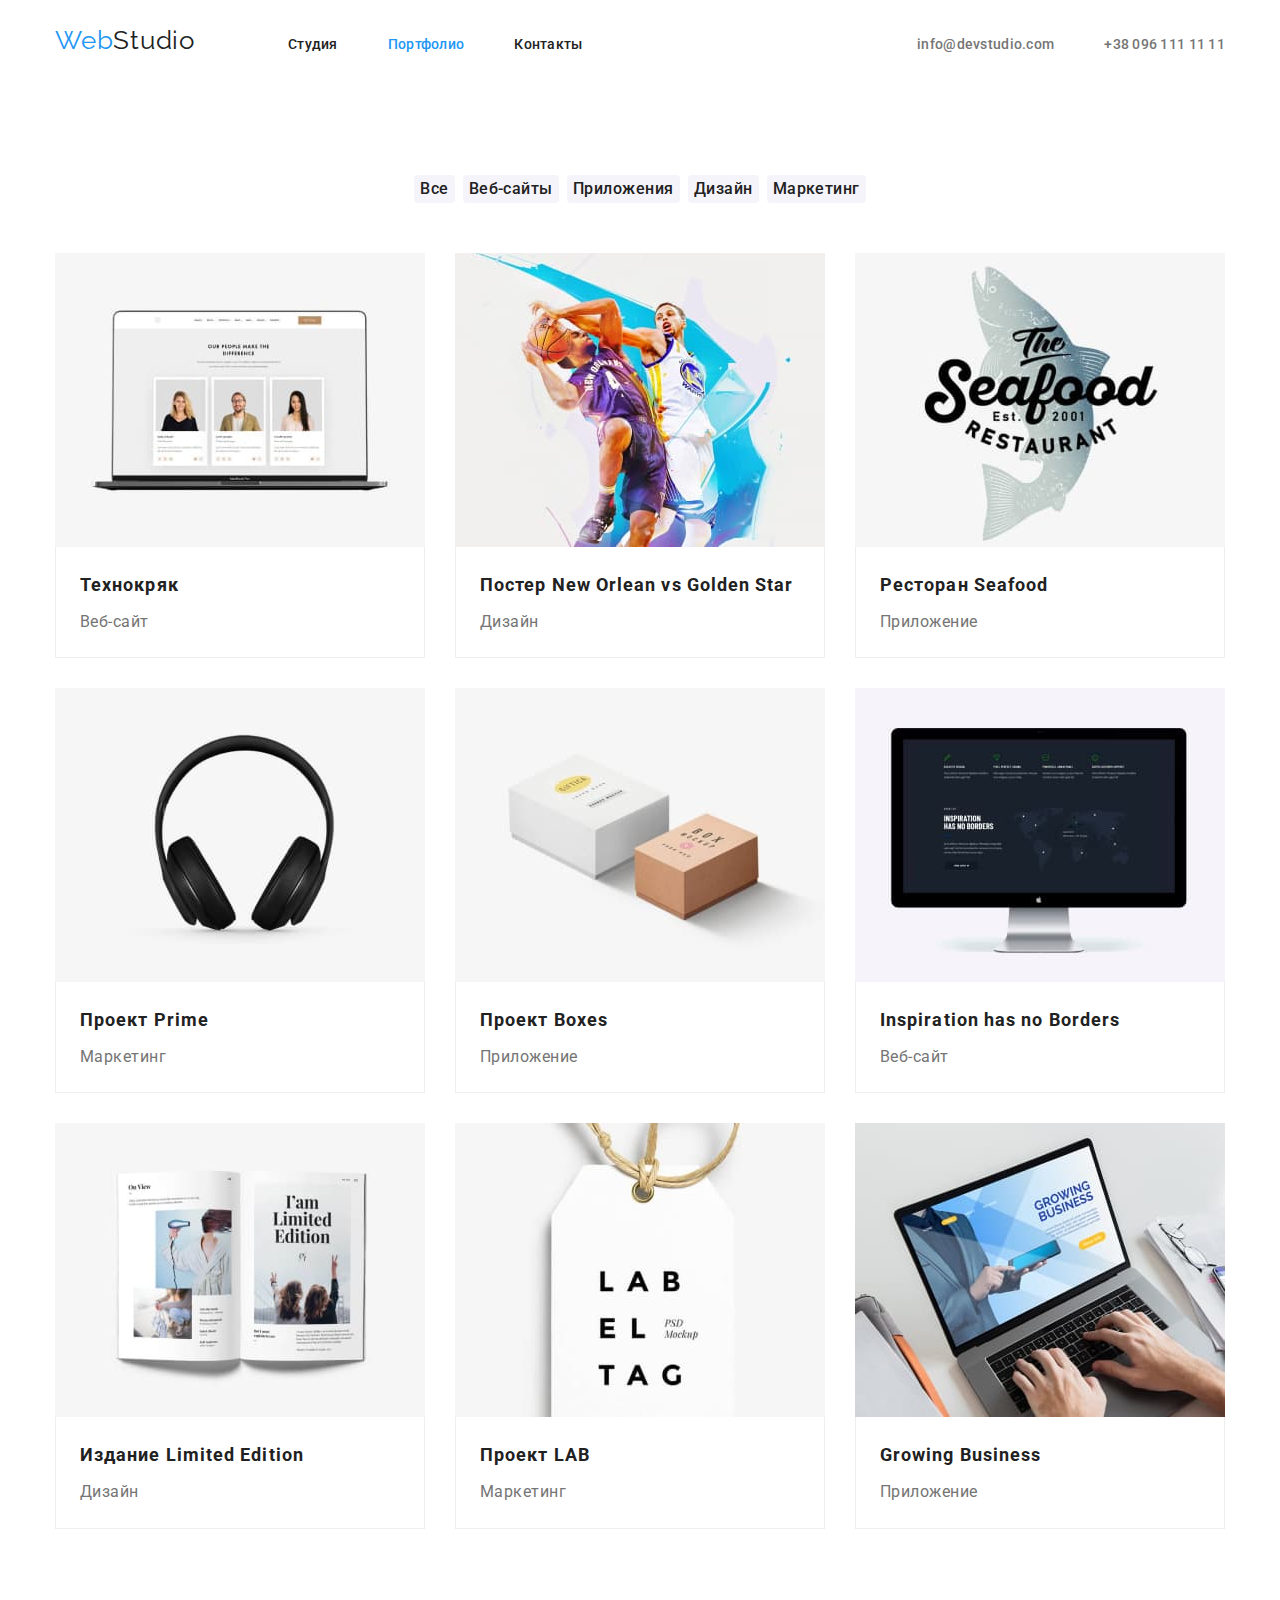
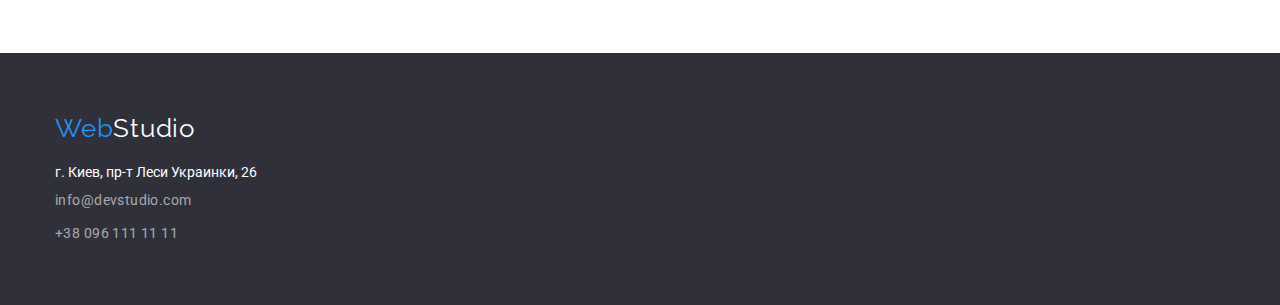
==== portfolio.html @ ec708b0e "клон 03 + svg" ====
<!DOCTYPE html>
<html lang="ru">
<head>
    <meta charset="UTF-8">
    <meta name="viewport" content="width=device-width, initial-scale=1.0">
    <title>Portfolio</title>
    <link href="https://fonts.googleapis.com/css2?family=Raleway:wght@700&family=Roboto:wght@400;500;700;900&display=swap" rel="stylesheet"> 
    <link href="https://cdnjs.cloudflare.com/ajax/libs/modern-normalize/1.0.0/modern-normalize.min.css" rel="stylesheet">
    <link href="./css/styles.css" rel="stylesheet">
</head>
<body>
    <header> 
        <div class="head-container">
            <a href="./index.html" class="logo"><span class="accent">Web</span>Studio</a>
            <nav class="site-nav">
                <ul class="nav-list">
                    <li class="nav-item"><a href="./index.html" class="site-nav-link">Студия</a></li>
                    <li class="nav-item"><a href="./portfolio.html" class="site-nav-link first">Портфолио</a></li>
                    <li class="nav-item"><a href="" class="site-nav-link">Контакты</a></li>
                </ul>
            </nav>
            <ul class="contact-list">
                <li class="contact-item"><a href="mailto:info@devstudio.com" class="contact">info@devstudio.com</a></li>
                <li class="contact-item"><a href="tel:+380961111111" class="contact">+38 096 111 11 11</a></li>
            </ul>
        </div>
    </header>
    <main class="section">
       <div class="container">
            <h1 class="section-title visually-hidden">Наши работы</h1>
            <!--потом будет скрыт-->
            <ul class="button-list">
                <li>
                    <button type="button" class="button">Все</button>
                </li>
                <li>
                    <button type="button" class="button">Веб-сайты</button>
                </li>
                <li>
                    <button type="button" class="button">Приложения</button>
                </li>
                <li>
                    <button type="button" class="button">Дизайн</button>
                </li>
                <li>
                    <button type="button" class="button">Маркетинг</button>
                </li>
            </ul>
            <ul class="works">
                <li>
                    <a href="">
                        <img src="./image/teccrack.jpg" alt="Фото веб-сайта" width="370">
                        <div class="photo-descr">
                            <h2 class="works-title">Технокряк</h2>
                            <p class="works-type">Веб-сайт</p>
                        </div>
                    </a>
                </li>
                <li>
                    <a href="">
                        <img src="./image/poster.jpg" alt="Постер к баскетбольному матчу" width="370">
                        <div class="photo-descr">
                            <h2 class="works-title">Постер New Orlean vs Golden Star</h2>
                            <p class="works-type">Дизайн</p>
                        </div>
                    </a>
                </li>
                <li>
                    <a href="">
                        <img src="./image/seafood.jpg" alt="Название ресторана на фоне рыбы" width="370">
                        <div class="photo-descr">
                            <h2 class="works-title">Ресторан Seafood</h2>
                            <p class="works-type">Приложение</p>
                        </div>
                    </a>
                </li>
                <li>
                    <a href="">
                        <img src="./image/earphones.jpg" alt="Фото навушников" width="370">
                        <div class="photo-descr">
                            <h2 class="works-title">Проект Prime</h2>
                            <p class="works-type">Маркетинг</p>
                        </div>
                    </a>
                </li>
                <li>
                    <a href="">
                        <img src="./image/boxes.jpg" alt="Фото двух коробок" width="370">
                        <div class="photo-descr">
                            <h2 class="works-title">Проект Boxes</h2>
                            <p class="works-type">Приложение</p>
                        </div>
                    </a>
                </li>
                <li>
                    <a href="">
                        <img src="./image/no-borders.jpg" alt="Фото монитора" width="370">
                        <div class="photo-descr">
                            <h2 lang="en" class="works-title">Inspiration has no Borders</h2>
                            <p class="works-type">Веб-сайт</p>
                        </div>
                    </a>
                </li>
                <li>
                <a href="">
                    <img src="./image/limited-edit.jpg" alt="Фото книжки" width="370">
                    <div class="photo-descr">
                        <h2 class="works-title">Издание Limited Edition</h2>
                        <p class="works-type">Дизайн</p>
                    </div>
                </a>
                </li>
                <li>
                    <a href="">
                        <img src="./image/lab.jpg" alt="Фото бирки" width="370">
                        <div class="photo-descr">
                            <h2 class="works-title">Проект LAB</h2>
                            <p class="works-type">Маркетинг</p>
                        </div>
                    </a>
                </li>
                <li>
                    <a href="">
                        <img src="./image/growing-business.jpg" alt="Фото ноутбука" width="370">
                        <div class="photo-descr">
                            <h2 lang="en" class="works-title">Growing Business</h2>
                            <p class="works-type">Приложение</p>
                        </div>
                    </a>
                </li>
            </ul>
       </div>
    </main>
    <footer>
        <div class="container">
            <a href="./index.html" class="logo under"><span class="accent ">Web</span>Studio</a>
            <address>
                <ul class="impressum">
                    <li>г. Киев, пр-т Леси Украинки, 26</li>
                    <li><a href="mailto:info@devstudio.com" class="under-contact">info@devstudio.com</a></li>
                    <li><a href="tel:+380961111111" class="under-contact">+38 096 111 11 11</a></li>
                </ul>
            </address>
        </div>
    </footer>
</body>
</html>
---- css/styles.css ----
html {
    box-sizing: border-box;
}
*,
*::before,
*::after {
  box-sizing: inherit;  
}
:root{
    --first-color: #FFFFFF;
    --second-color: #212121;
    --third-color: #757575;
    --accent-color: #2196F3;
    --backcolor: #2F303A;
    
    --space-measure: 0.03em;
}
body{
    font-family: 'Roboto', sans-serif;
    font-size: 14px;
    color: var(--third-color);
}
.list,
.nav-list,
.contact-list,
.values,
.examples,
.team,
.impressum,
.button-list,
.works {
    margin: 0;
    padding: 0;
    list-style: none;
}
/*a {
    display: inherit;
}*/
/*h1,
h2,
h3,
p {
    padding: 0;
    margin: 0;
}*/
img {
    display: block;
}
/*header {
    padding-top: 25px;
    padding-bottom: 25px;
}*/
.banner-title,
.section-title,
.values-title,
.values-descr,
.team-member,
.team-member-position,
.works-title,
.works-type {
    padding: 0;
    margin: 0;
}
.head-container,
.banner,
.container {
    width: 1200px;
    padding-right: 15px;
    padding-left: 15px;
    margin-right: auto;
    margin-left: auto;
}
.head-container {
    padding-top: 25px;
    padding-bottom: 25px;

    display: flex;
    align-items: baseline;

}
.logo{
    color: var(--second-color);

    text-decoration: none;
    font-family: 'Raleway', sans-serif;
    font-weight: 700px;
    font-size: 26px;
    line-height: 1.2;
    letter-spacing: var(--space-measure);

    margin-right: 93px;
}
.accent{
    color: var(--accent-color);
}
.nav-list,
.contact-list {
    display: flex;
}
.nav-item:not(:last-child),
.contact-item:not(:last-child) {
    margin-right: 50px;
}
.contact-list{
    margin-left:auto;
}
.site-nav-link{
    color: var(--second-color);

    text-decoration: none;
    font-weight: 500;
    line-height: 1.14;
    letter-spacing: 0.02em;
}
/*first для тукущей страницы*/
.first,
.site-nav-link:hover,
.site-nav-link:focus,
.contact:hover,
.contact:focus,
.under-contact:hover,
.under-contact:focus {
    color: var(--accent-color);
}

.contact{
    color: var(--third-color);

    font-style: normal;
    font-weight: 500;
    line-height: 1.14;
    letter-spacing: 0.02em;
    text-decoration: none;
}
.hero {
    background-color: var(--backcolor);
    padding-top: 200px;
    padding-bottom: 200px;
}
.banner{
    display: flex;
    flex-direction: column;
    justify-content: center;
    align-items: center;
}
.banner-title{
    color: var(--first-color);

    font-weight: 900;
    font-size: 44px;
    line-height: 1.36; 

    text-transform: uppercase;
    text-align: center;
    white-space: pre;
    letter-spacing: 0.06em;

    margin-bottom: 40px;
}
.banner-button{
    display: inline-block;

    background-color: var(--accent-color);
    width: 200px;
    height: 50px;

    border: transparent;
    border-radius: 4px;

    color: var(--first-color);
    font-weight: 700;
    font-size: 16px;
    line-height: 1.88;
    text-align: center;
    letter-spacing: 0.06em;
}
.visually-hidden {
    position: absolute !important;
    clip: rect(1px 1px 1px 1px);
    clip: rect(1px, 1px, 1px, 1px);
    padding: 0 !important;
    border: 0 !important;
    height: 1px !important;
    width: 1px !important;
    overflow: hidden;
}
.values-section {
    padding-top: 94px;
}
.section {
    padding-top: 94px;
    padding-bottom: 94px;
}
.section-title{
    color: var(--second-color);

    font-weight: 700;
    font-size: 36px;
    line-height: 1.17;
    text-align: center;
    letter-spacing: var(--space-measure);

    margin-bottom: 50px;
}
.values {
    display: flex;
    justify-content: space-between;
}
.values-item {
    width: 270px;
}
.values-title{
    color: var(--second-color);

    font-weight: 700;
    line-height: 1.14;
    letter-spacing: var(--space-measure);
    text-transform: uppercase;

    margin-bottom: 10px;
}
.values-descr{
    font-weight: 400;
    line-height: 1.7;

    letter-spacing: var(--space-measure);
}
.examples {
    display: flex;
    justify-content: space-between;
}
.stuff {
    background-color: #F5F4FA;
}
.team li {
    background-color: var(--first-color);

    border-radius: 0px 0px 4px 4px;
    
    box-shadow: 0px 1px 3px rgba(0, 0, 0, 0.12), 0px 1px 1px rgba(0, 0, 0, 0.14), 0px 2px 1px rgba(0, 0, 0, 0.2);
}
.team {
    display: flex;
    justify-content: space-between;
}
.team-member{
    color: var(--second-color);

    font-weight: 500;
    font-size: 16px;
    line-height: 1.19;
    
    text-align: center;
    letter-spacing: var(--space-measure);

    padding-top: 30px;
    padding-bottom: 10px;
}
.team-member-position{
    font-weight: 400;
    font-size: 16px;
    line-height: 19px;

    text-align: center;
    letter-spacing: var(--space-measure);

    padding-bottom: 30px;
}
footer{
    background-color: var(--backcolor);

    padding-top: 60px;
    padding-bottom: 60px;
}
.under{
    color: var(--first-color);
}
.impressum {
    color: var(--first-color);
    font-style: normal;

    display: block;
    padding-top: 20px;
}
.impressum li:not(:last-child) {
    margin-bottom: 9px;
}
.under-contact{
    color: rgba(100%, 100%, 100%, 60%);
    
    font-weight: 400;
    line-height: 1.7;

    text-decoration: none;
    letter-spacing: var(--space-measure);


}
.button{
    background-color: #F5F4FA;

    color: var(--second-color);

    font-weight: 500;
    font-size: 16px;
    line-height: 1.63;

    text-align: center;
    letter-spacing: var(--space-measure);

    border-radius: 4px;
    border: transparent;

}
.button:hover,
.button:focus{
    background-color: var(--accent-color);

    color: var(--first-color);
}
.button-list {
    display: flex;
    justify-content: center;

    /*padding-right: 295px;
    padding-left: 295px;*/
    margin-bottom: 50px;
}
.button-list li:not(:last-child) {
    margin-right: 8px;
}
.works {
    display: flex;
    flex-wrap: wrap;
    justify-content: space-between;
    
}
.works li {
    width: calc(100%/3-20px);

    /*background-color: teal;*/
    margin-bottom: 30px;
}
.photo-descr {
    border: 1px solid #EEEEEE;
    border-top: 0px solid transparent;
    
}
.works li:nth-child(-n+3) {
    margin-bottom: 30px;
}
.works a{
    text-decoration: none;
}
.works-title{
    color: var(--second-color);

    font-weight: 700;
    font-size: 18px;
    line-height: 2.0;
    
    letter-spacing: 0.06em;

    padding-top: 20px;
    margin-top: 0;
    margin-bottom: 4px;
    padding-left: 24px
}
.works-type{
    color: var(--third-color);

    font-weight: 400;
    font-size: 16px;
    line-height: 1.88;
    
    letter-spacing: var(--space-measure);

    margin-top: 0;
    padding-bottom: 20px;
    padding-left: 24px;
}
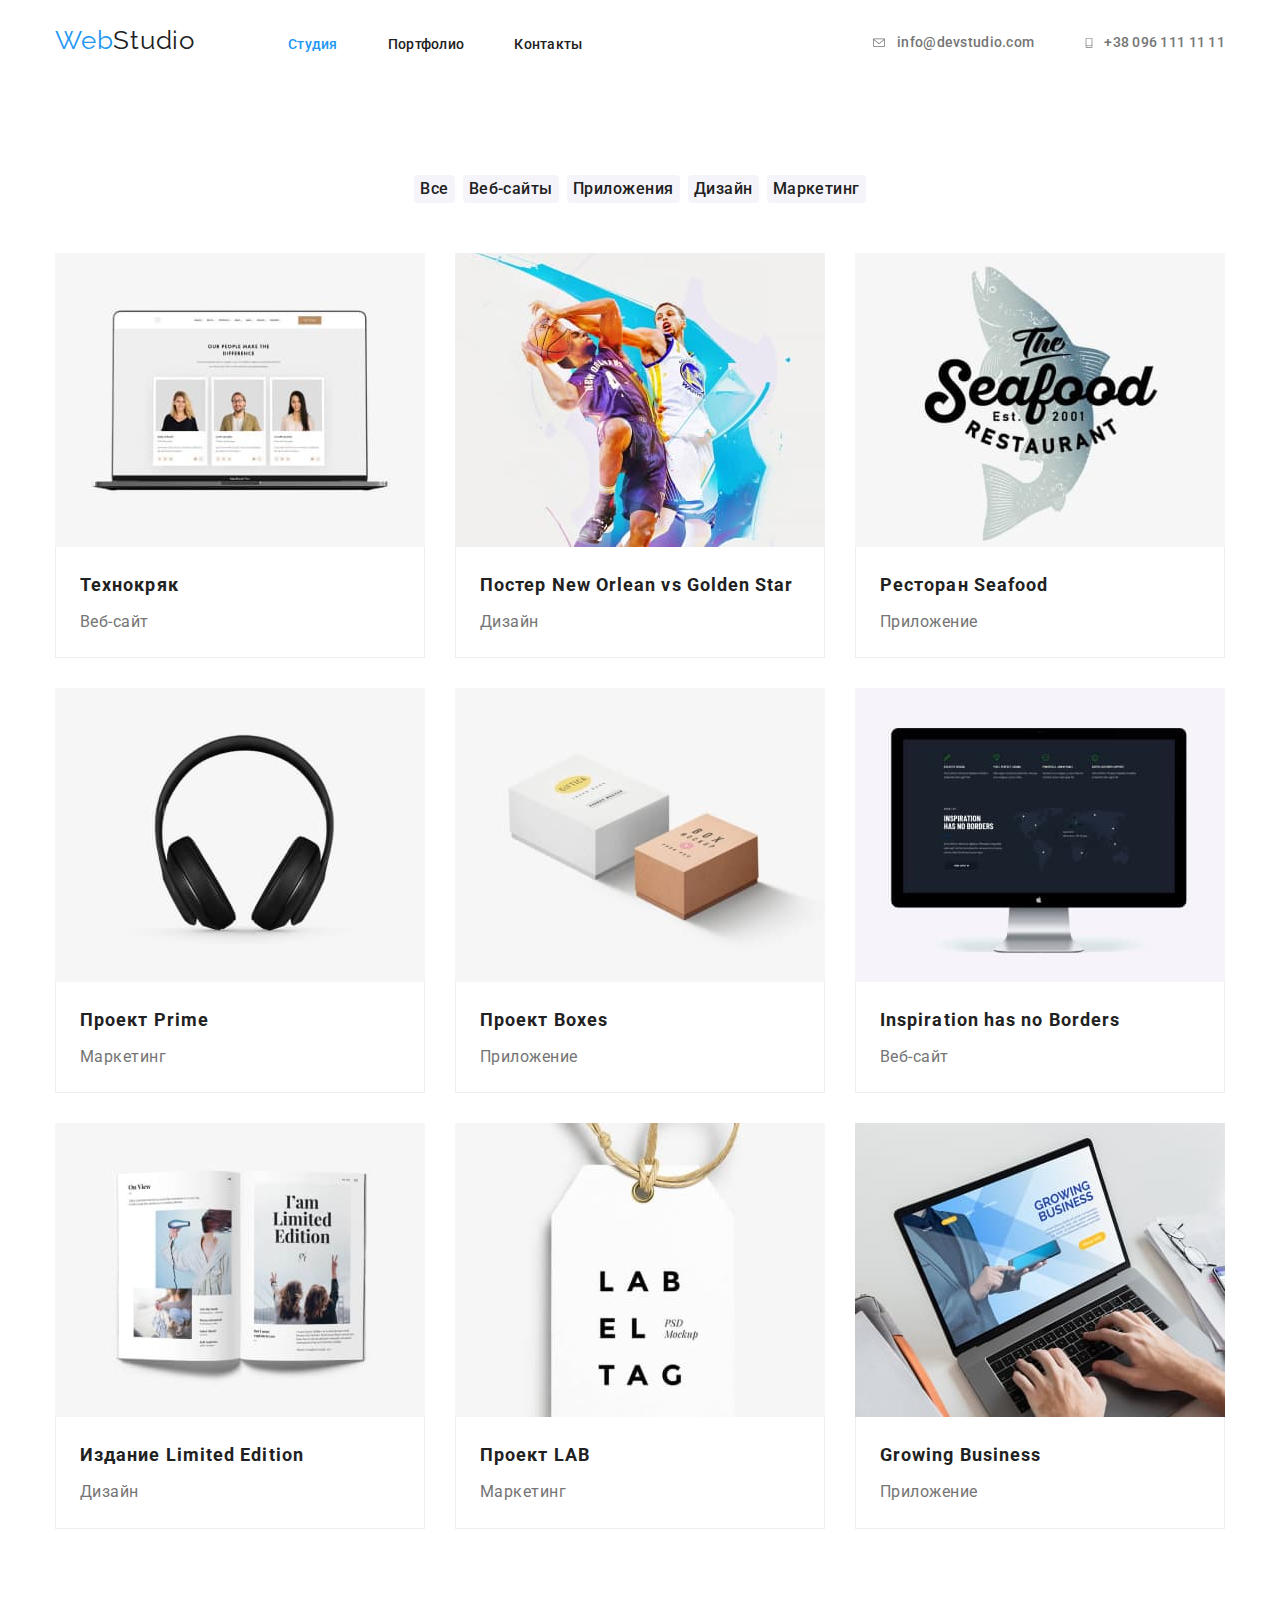
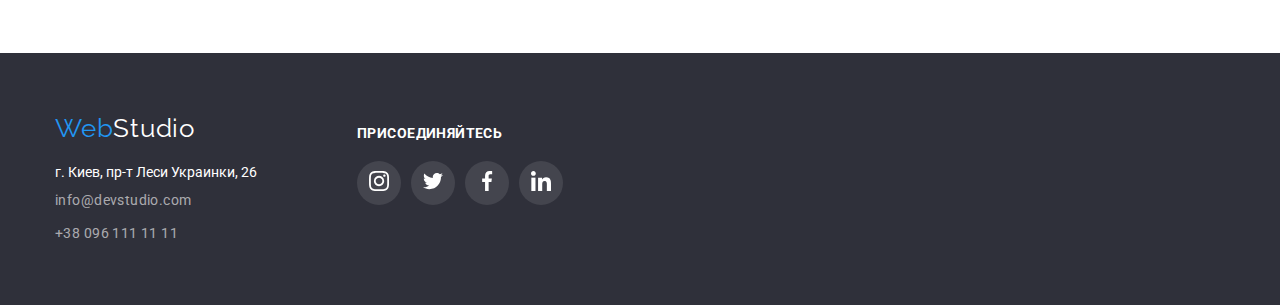
==== commit a0875814: "додано спрайт" ====
--- a/portfolio.html
+++ b/portfolio.html
@@ -14,14 +14,22 @@
             <a href="./index.html" class="logo"><span class="accent">Web</span>Studio</a>
             <nav class="site-nav">
                 <ul class="nav-list">
-                    <li class="nav-item"><a href="./index.html" class="site-nav-link">Студия</a></li>
-                    <li class="nav-item"><a href="./portfolio.html" class="site-nav-link first">Портфолио</a></li>
+                    <li class="nav-item"><a href="./index.html" class="site-nav-link first">Студия</a></li>
+                    <li class="nav-item"><a href="./portfolio.html" class="site-nav-link">Портфолио</a></li>
                     <li class="nav-item"><a href="" class="site-nav-link">Контакты</a></li>
                 </ul>
             </nav>
             <ul class="contact-list">
-                <li class="contact-item"><a href="mailto:info@devstudio.com" class="contact">info@devstudio.com</a></li>
-                <li class="contact-item"><a href="tel:+380961111111" class="contact">+38 096 111 11 11</a></li>
+                <li class="contact-item"><a href="mailto:info@devstudio.com" class="contact">
+                    <svg class="icon-contact envelope">
+                        <use href="./image/sprite.svg#icon-envelope"></use>
+                    </svg>
+                    info@devstudio.com</a></li>
+                <li class="contact-item"><a href="tel:+380961111111" class="contact">
+                    <svg class="icon-contact phone">
+                        <use href="./image/sprite.svg#icon-smartphone"></use>
+                    </svg>
+                    +38 096 111 11 11</a></li>
             </ul>
         </div>
     </header>
@@ -133,6 +141,7 @@
     </main>
     <footer>
         <div class="container">
+         <div class="impressum-block">
             <a href="./index.html" class="logo under"><span class="accent ">Web</span>Studio</a>
             <address>
                 <ul class="impressum">
@@ -141,6 +150,40 @@
                     <li><a href="tel:+380961111111" class="under-contact">+38 096 111 11 11</a></li>
                 </ul>
             </address>
+         </div>
+         <div class="social-net-block">
+            <p class="join">Присоединяйтесь</p>
+            <ul class="corporate-social-net">
+                <li class="corporate social-link">
+                    <a href="https://www.instagram.com/" target="_blank">
+                        <svg class="corporate social-link-icon">
+                                <use href="./image/sprite.svg#icon-instagram"></use>
+                        </svg>
+                    </a>
+                </li>
+                <li class="social-link">
+                    <a href="https://twitter.com/" target="_blank">
+                        <svg class="social-link-icon">
+                                <use href="./image/sprite.svg#icon-twitter"></use>
+                        </svg>
+                    </a>
+                </li>
+                <li class="social-link">
+                    <a href="https://www.facebook.com/" target="_blank">
+                        <svg class="social-link-icon">
+                                <use href="./image/sprite.svg#icon-facebook"></use>
+                        </svg>
+                    </a>
+                </li>
+                <li class="social-link">
+                    <a href="https://www.linkedin.com/" target="_blank">
+                        <svg class="social-link-icon">
+                                <use href="./image/sprite.svg#icon-linkedin"></use>
+                        </svg>
+                    </a>
+                </li>
+            </ul>
+         </div>
         </div>
     </footer>
 </body>
--- a/css/styles.css
+++ b/css/styles.css
@@ -12,6 +12,7 @@
     --third-color: #757575;
     --accent-color: #2196F3;
     --backcolor: #2F303A;
+    --svg-pic-color: #AFB1B8;
     
     --space-measure: 0.03em;
 }
@@ -26,7 +27,10 @@
 .values,
 .examples,
 .team,
+.social-net,
+.client-list,
 .impressum,
+.corporate-social-net,
 .button-list,
 .works {
     margin: 0;
@@ -56,6 +60,7 @@
 .values-descr,
 .team-member,
 .team-member-position,
+.join,
 .works-title,
 .works-type {
     padding: 0;
@@ -121,19 +126,47 @@
 .under-contact:hover,
 .under-contact:focus {
     color: var(--accent-color);
+    cursor: pointer;
+}
+.contact:hover .icon-contact,
+.contact:focus .icon-contact {
+    fill: var(--accent-color);
 }
 
 .contact{
+    display: flex;
+    align-items: center;
+
     color: var(--third-color);
 
     font-style: normal;
+    font-size: 14px;
     font-weight: 500;
     line-height: 1.14;
     letter-spacing: 0.02em;
     text-decoration: none;
 }
+.icon-contact {
+    margin-right: 10px;
+
+    fill: var(--third-color);
+}
+.envelope {
+    width: 16px;
+    height: 12px;
+}
+.phone {
+    width: 10px;
+    height: 16px;
+}
 .hero {
-    background-color: var(--backcolor);
+    /*background-image: linear-gradient(to center, rgba(47, 48, 58, 0.658), rgba(47, 48, 58, 0.4));*/
+    background-image: linear-gradient(to right, rgba(47, 48, 58, 0.4), rgba(47, 48, 58, 0.4)), url(../image/banner.jpg);
+    /*background-image: linear-gradient(to right, rgba(47, 48, 58, 0.4), rgba(47, 48, 58, 0.4));*/
+    background-repeat: no-repeat;
+    background-position: center;
+    background-size: 1600px 600px;
+
     padding-top: 200px;
     padding-bottom: 200px;
 }
@@ -202,6 +235,34 @@
 
     margin-bottom: 50px;
 }
+.values-img {
+    height: 120px;
+    display: flex;
+    justify-content: center;
+    align-items: center;
+            
+    background-color: #F5F4FA;
+    border-radius: 4px;
+
+    margin-bottom: 30px;
+
+}
+.values-icon{
+    width: 70px;
+    height: 70px;
+}
+/*.clock {
+    width:  70px;
+    height: 70px;
+}
+.diagram {
+    width: 70px;
+    height: 70px;
+}
+.astronaut{
+    width: 70px;
+    height: 70px;
+}*/
 .values {
     display: flex;
     justify-content: space-between;
@@ -214,7 +275,7 @@
 
     font-weight: 700;
     line-height: 1.14;
-    letter-spacing: var(--space-measure);
+    letter-spacing: 3%;
     text-transform: uppercase;
 
     margin-bottom: 10px;
@@ -232,8 +293,10 @@
 .stuff {
     background-color: #F5F4FA;
 }
-.team li {
+.team>li {
     background-color: var(--first-color);
+
+    padding-bottom: 24px;
 
     border-radius: 0px 0px 4px 4px;
     
@@ -264,13 +327,101 @@
     text-align: center;
     letter-spacing: var(--space-measure);
 
-    padding-bottom: 30px;
+    margin-bottom: 16px;
+}
+.social-net {
+    display: flex;
+    justify-content: center;
+    align-items: baseline;
+}
+.social-link{
+    display: flex;
+    justify-content: center;
+    align-items: center;
+        
+    width: 44px;
+    height: 44px;
+
+    border-radius: 50%;
+    /*background-color: red;*/
+}
+.social-link:not(:last-child){
+    margin-right: 10px;
+}
+.social-link-icon {
+    width: 20px;
+    height: 20px;
+
+    fill: var(--svg-pic-color);
+}
+.social-link:focus,
+.social-link:hover{
+    background-color: var(--accent-color);
+    cursor: pointer;
+}
+.social-link:focus .social-link-icon,
+.social-link:hover .social-link-icon{
+    fill: var(--first-color);
+}
+.client-list{
+    display: flex;
+}
+.client-item {
+    display: flex;
+    justify-content: center;
+    align-items: center;
+    width: 170px;
+    height: 90px;
+
+    border-radius: 4px;
+    border: 1px solid var(--svg-pic-color);
+}
+.client-item:not(:last-child){
+    margin-right: 30px;
+}
+.client {
+    fill: var(--svg-pic-color);
+}
+.logo-1 {
+    width: 44.27px;
+    height: 49.23px;
+}
+.logo-2 {
+    width: 40px;
+    height: 52px;
+}
+.logo-3 {
+    width: 41px;
+    height: 42.6px;
+}
+.logo-4 {
+    width: 79.66px;
+    height: 40.02px;
+}
+.logo-5 {
+    width: 59px;
+    height: 47px;
+}
+.logo-6 {
+    width: 88.48px;
+    height: 45.44px;
+}
+.client-item:hover,
+.client-item:focus{
+    border: 1px solid var(--accent-color);
+}
+.client-item:hover .client,
+.client-item:focus .client{
+    fill: var(--accent-color);
 }
 footer{
     background-color: var(--backcolor);
 
     padding-top: 60px;
     padding-bottom: 60px;
+}
+footer .container {
+    display: flex;
 }
 .under{
     color: var(--first-color);
@@ -293,8 +444,38 @@
 
     text-decoration: none;
     letter-spacing: var(--space-measure);
-
-
+}
+.social-net-block {
+    width: 206px;
+    
+    margin-left: 69px;
+}
+.corporate-social-net {
+    display: flex;
+    justify-content: flex-start;
+}
+.join {
+    font-family: Roboto;
+    font-weight: 700;
+    line-height: 16px;
+    letter-spacing: 0.03em;
+    text-transform: uppercase;
+
+    color: var(--first-color);
+
+    margin-bottom: 20px;
+    padding-top: 12px;
+}
+.corporate-social-net .social-link{
+    display: flex;
+    background-color: rgba(255, 255, 255, 0.1);
+}
+.corporate-social-net .social-link:hover,
+.corporate-social-net .social-link:focus {
+    background-color: var(--accent-color);
+}
+.corporate-social-net .social-link-icon {
+    fill: var(--first-color);
 }
 .button{
     background-color: #F5F4FA;
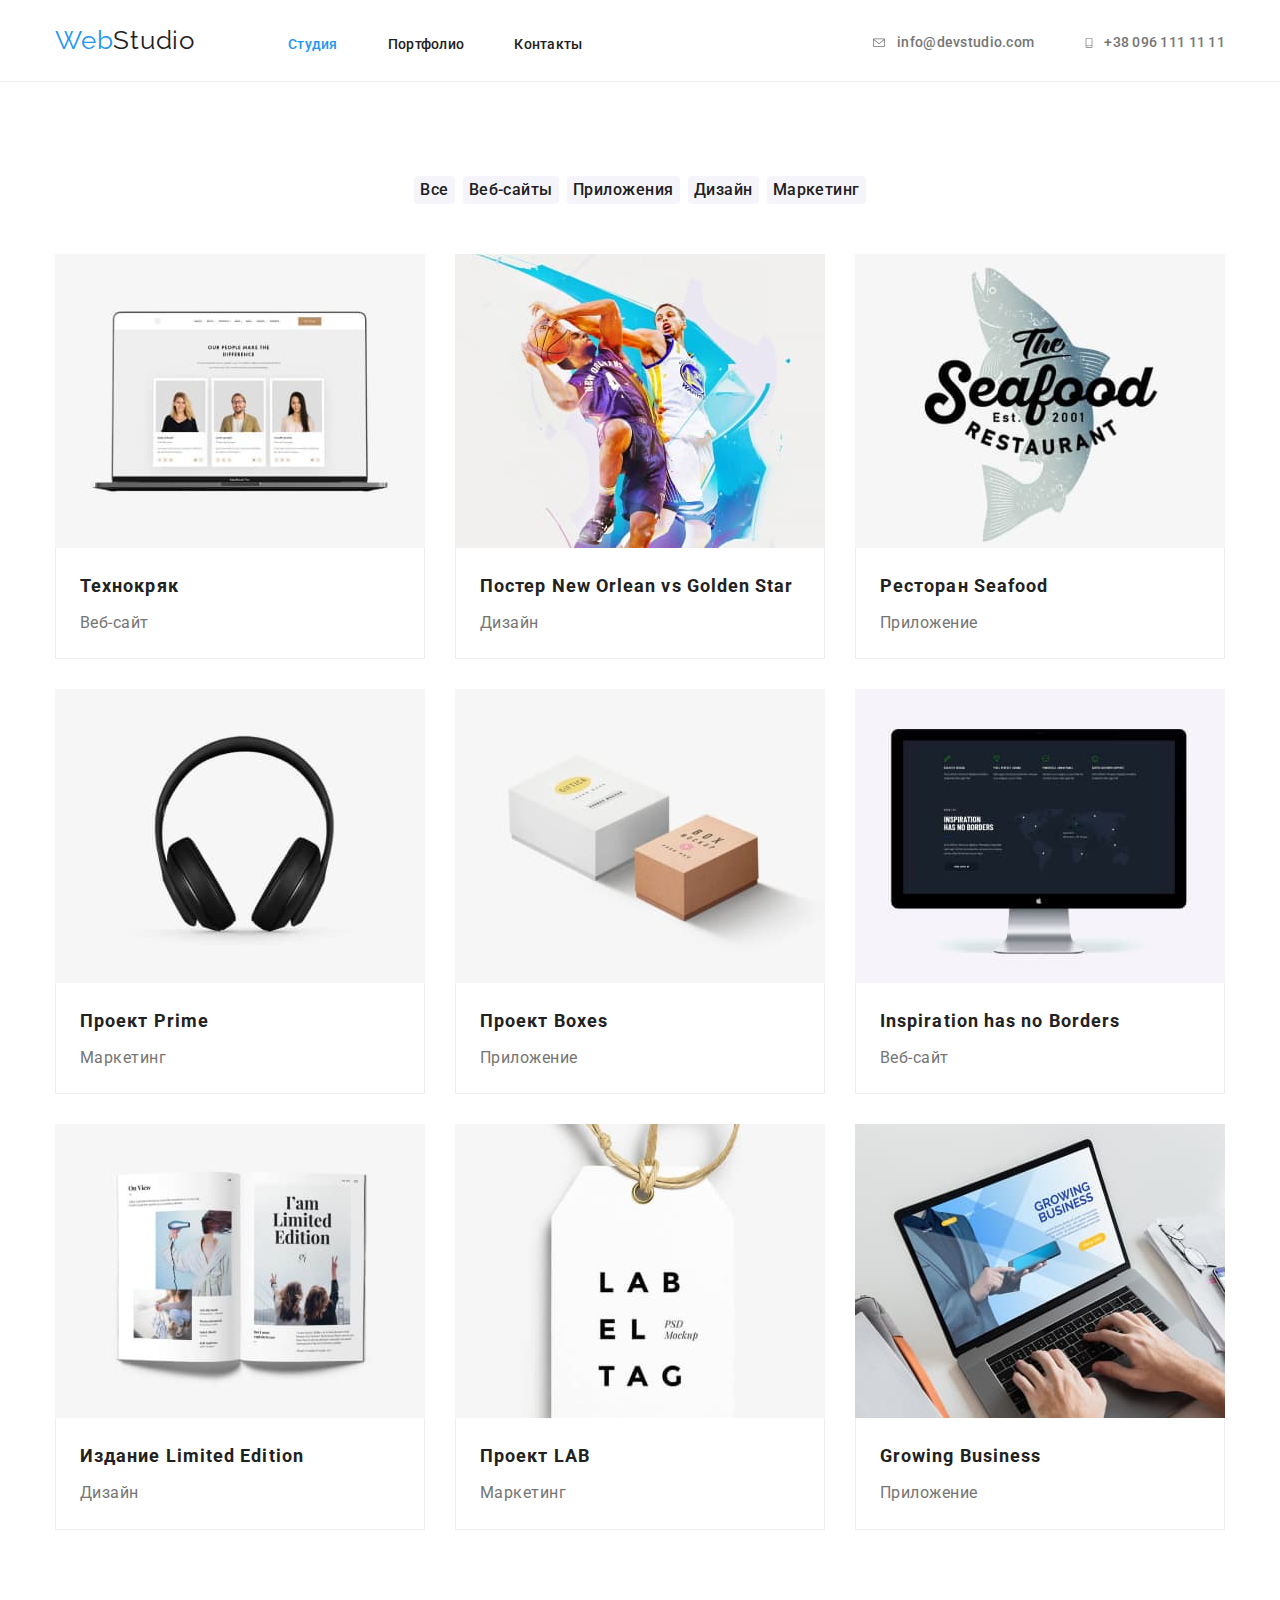
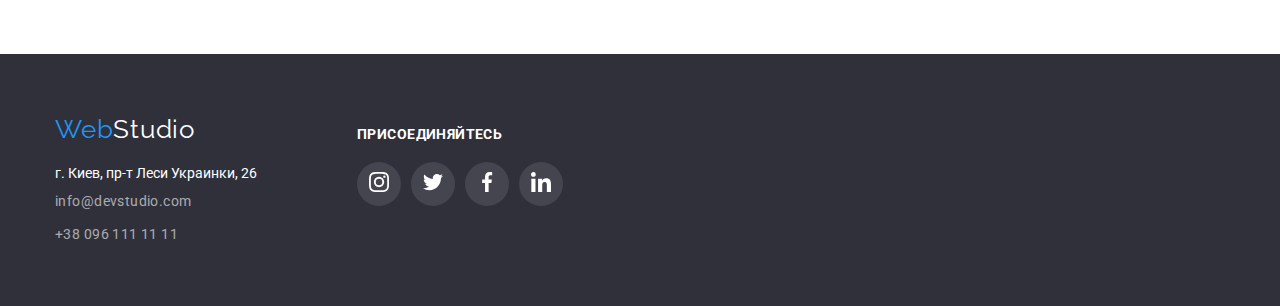
==== commit b1a22049: "додано ховер на приклади робіт" ====
--- a/portfolio.html
+++ b/portfolio.html
@@ -9,7 +9,7 @@
     <link href="./css/styles.css" rel="stylesheet">
 </head>
 <body>
-    <header> 
+    <header class="portfolio-header"> 
         <div class="head-container">
             <a href="./index.html" class="logo"><span class="accent">Web</span>Studio</a>
             <nav class="site-nav">
--- a/css/styles.css
+++ b/css/styles.css
@@ -75,6 +75,9 @@
     margin-right: auto;
     margin-left: auto;
 }
+.portfolio-header {
+    border-bottom: 1px solid #ECECEC;;
+}
 .head-container {
     padding-top: 25px;
     padding-bottom: 25px;
@@ -403,7 +406,7 @@
     height: 47px;
 }
 .logo-6 {
-    width: 88.48px;
+    width: 88.5px;
     height: 45.44px;
 }
 .client-item:hover,
@@ -498,6 +501,7 @@
     background-color: var(--accent-color);
 
     color: var(--first-color);
+    cursor: pointer;
 }
 .button-list {
     display: flex;
@@ -521,6 +525,11 @@
 
     /*background-color: teal;*/
     margin-bottom: 30px;
+}
+.works>li:hover,
+.works>li:focus {
+    box-shadow: 0px 1px 1px rgba(0, 0, 0, 0.12), 0px 4px 4px rgba(0, 0, 0, 0.06), 1px 4px 6px rgba(0, 0, 0, 0.16);
+    cursor: pointer;
 }
 .photo-descr {
     border: 1px solid #EEEEEE;
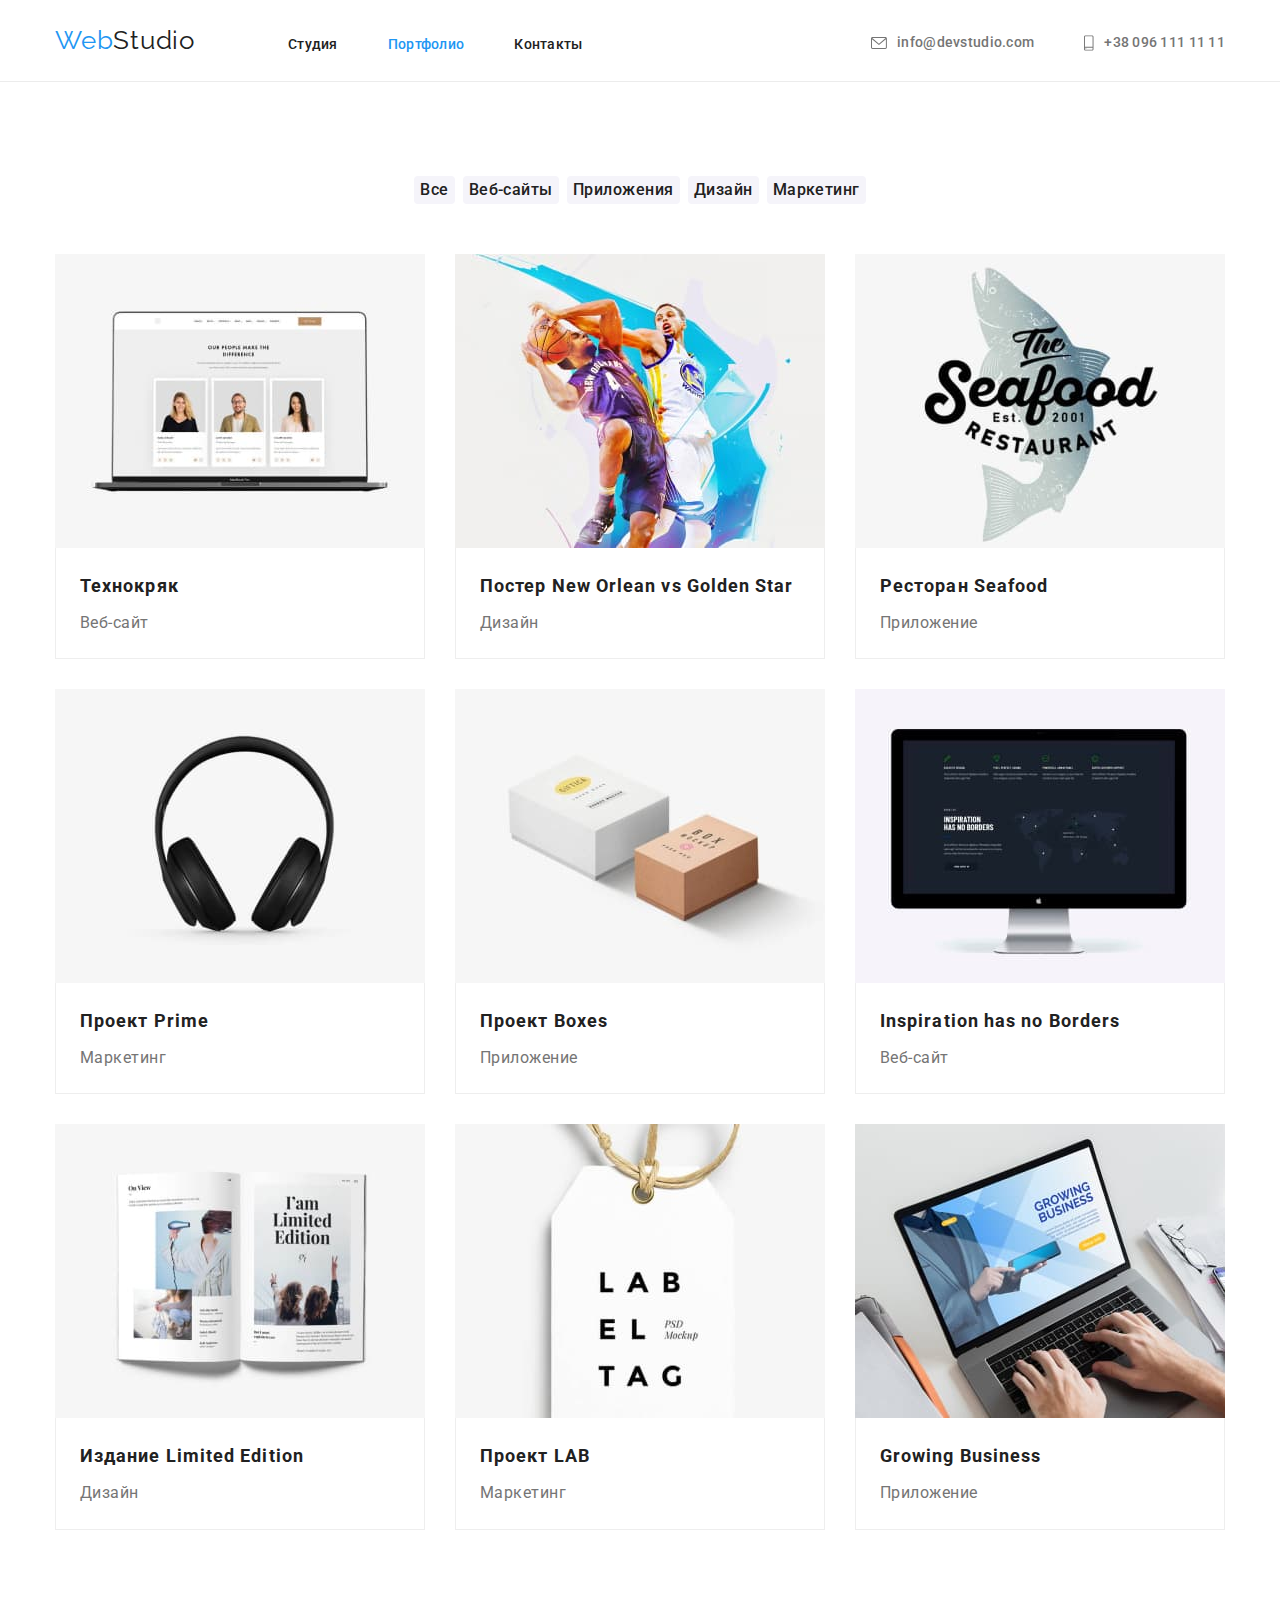
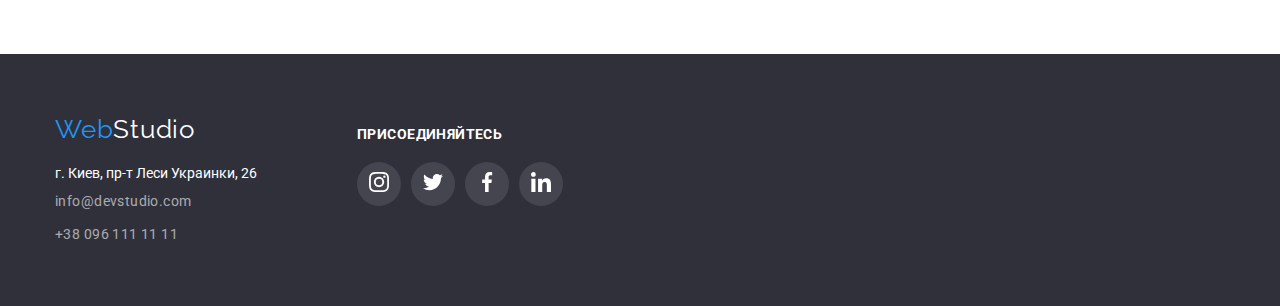
==== commit f8ed61de: "Update portfolio.html" ====
--- a/portfolio.html
+++ b/portfolio.html
@@ -14,8 +14,8 @@
             <a href="./index.html" class="logo"><span class="accent">Web</span>Studio</a>
             <nav class="site-nav">
                 <ul class="nav-list">
-                    <li class="nav-item"><a href="./index.html" class="site-nav-link first">Студия</a></li>
-                    <li class="nav-item"><a href="./portfolio.html" class="site-nav-link">Портфолио</a></li>
+                    <li class="nav-item"><a href="./index.html" class="site-nav-link">Студия</a></li>
+                    <li class="nav-item"><a href="./portfolio.html" class="site-nav-link first">Портфолио</a></li>
                     <li class="nav-item"><a href="" class="site-nav-link">Контакты</a></li>
                 </ul>
             </nav>
